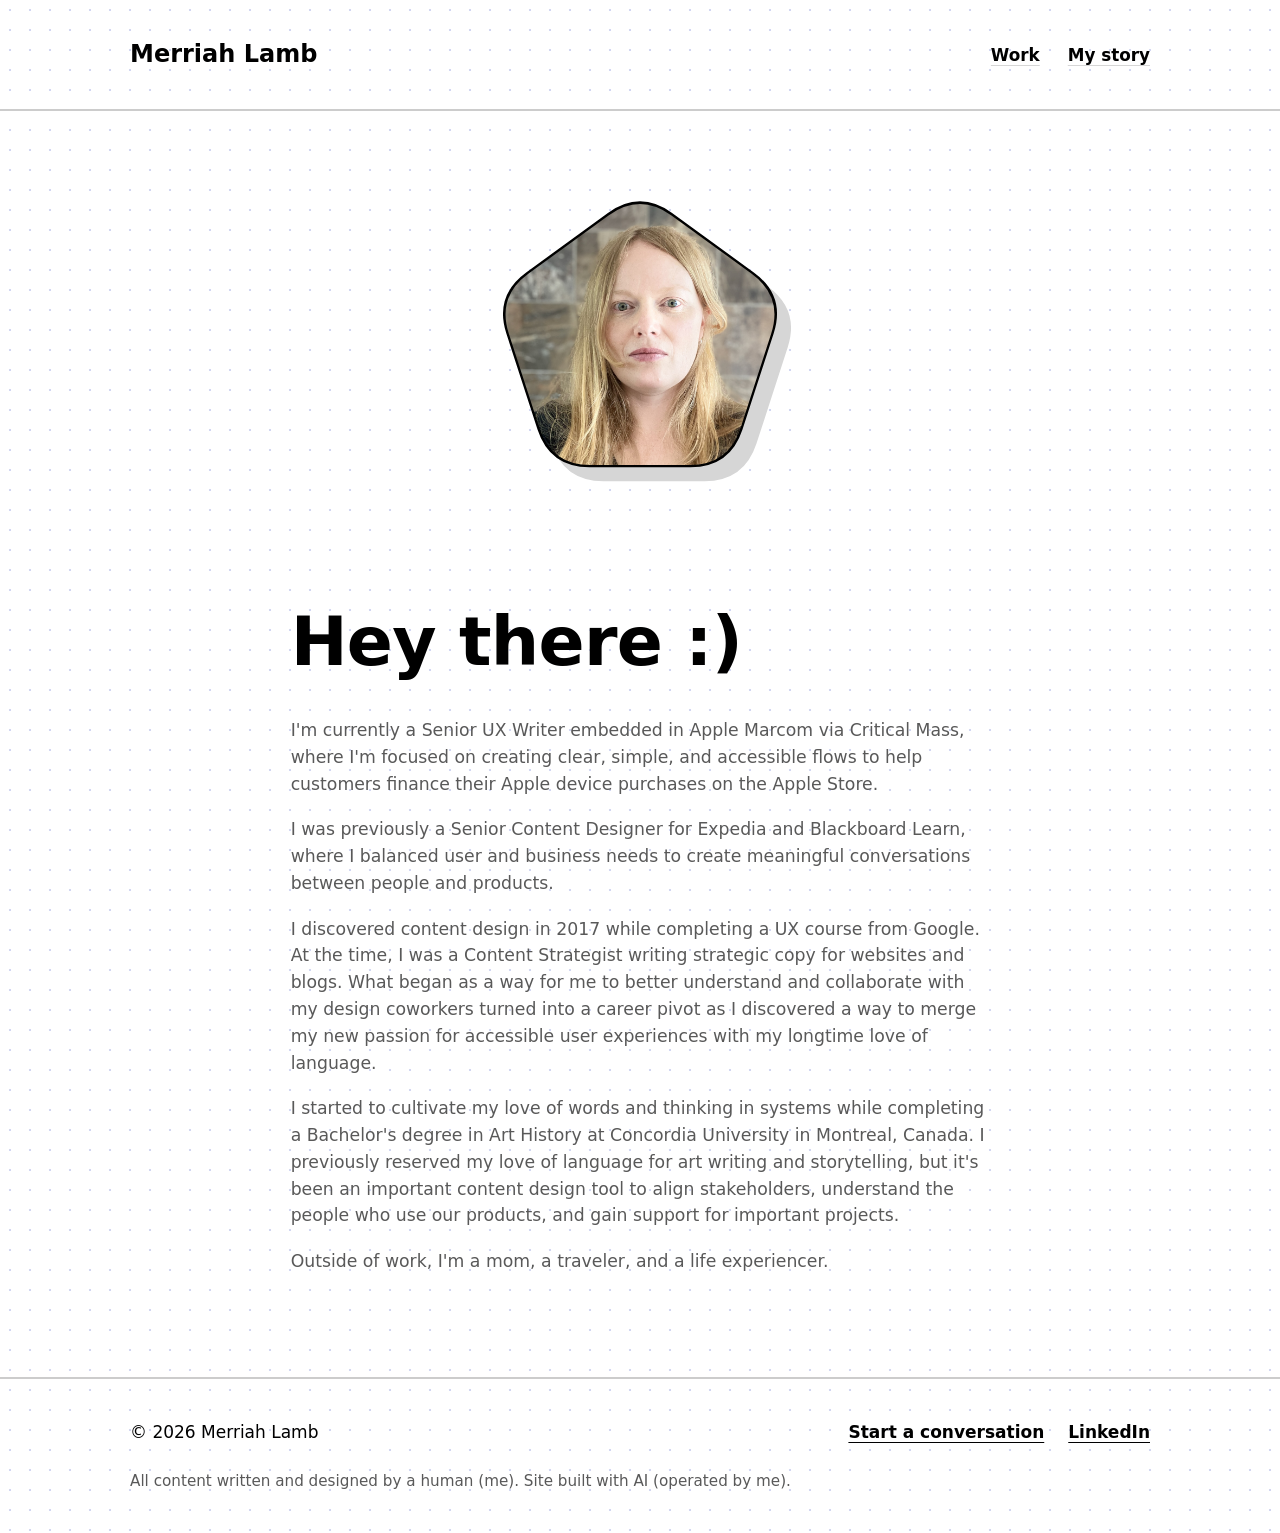
==== backstory.html @ 151cc45e "Build and add portfolio site Adds the full static site: homepage, backstory page, and four case stud" ====
<!doctype html>
<html lang="en">
<head>
  <meta charset="UTF-8" />
  <meta name="viewport" content="width=device-width, initial-scale=1.0" />
  <title>My Backstory — Merriah Lamb</title>
  <link rel="preconnect" href="https://api.fontshare.com" />
  <link href="https://api.fontshare.com/v2/css?f[]=switzer@400,500,600,700,800&display=swap" rel="stylesheet" />
  <link rel="stylesheet" href="css/style.css" />
</head>
<body>

  <svg width="0" height="0" style="position: absolute" aria-hidden="true" focusable="false">
    <defs>
      <clipPath id="avatar-blob" clipPathUnits="objectBoundingBox">
        <path d="M0.6003,0.0930 L0.8557,0.2790 Q0.9560,0.3520 0.9177,0.4699 L0.8203,0.7701 Q0.7820,0.8880 0.6579,0.8880 L0.3421,0.8880 Q0.2180,0.8880 0.1797,0.7701 L0.0823,0.4699 Q0.0440,0.3520 0.1443,0.2790 L0.3997,0.0930 Q0.5000,0.0200 0.6003,0.0930 Z" />
      </clipPath>
    </defs>
  </svg>

  <header class="site-header">
    <div class="container">
      <a class="wordmark" href="index.html">Merriah Lamb</a>
      <div class="header-links">
        <a href="index.html#work">Work</a>
        <a href="backstory.html">My story</a>
      </div>
    </div>
  </header>

  <main>

    <section class="backstory-header">
      <div class="container">
        <div class="about-photo-wrap backstory-photo">
          <div class="about-photo-offset" aria-hidden="true"></div>
          <div class="about-photo-border" aria-hidden="true"></div>
          <div class="about-photo">
            <img src="Images/thumbnails/Merriah_headshot.jpeg" alt="Portrait of Merriah Lamb" />
          </div>
        </div>
      </div>
    </section>

    <section class="case-body">
      <div class="container">
        <h1>Hey there :)</h1>
        <p>I'm currently a Senior UX Writer embedded in Apple Marcom via Critical Mass, where I'm focused on creating clear, simple, and accessible flows to help customers finance their Apple device purchases on the Apple Store.</p>
        <p>I was previously a Senior Content Designer for Expedia and Blackboard Learn, where I balanced user and business needs to create meaningful conversations between people and products.</p>
        <p>I discovered content design in 2017 while completing a UX course from Google. At the time, I was a Content Strategist writing strategic copy for websites and blogs. What began as a way for me to better understand and collaborate with my design coworkers turned into a career pivot as I discovered a way to merge my new passion for accessible user experiences with my longtime love of language.</p>
        <p>I started to cultivate my love of words and thinking in systems while completing a Bachelor's degree in Art History at Concordia University in Montreal, Canada. I previously reserved my love of language for art writing and storytelling, but it's been an important content design tool to align stakeholders, understand the people who use our products, and gain support for important projects.</p>
        <p>Outside of work, I'm a mom, a traveler, and a life experiencer.</p>
      </div>
    </section>

  </main>

  <footer class="site-footer">
    <div class="container">
      <span>© 2026 Merriah Lamb</span>
      <div class="footer-meta">
        <a href="mailto:merriahlamb@gmail.com">Start a conversation</a>
        <a href="https://www.linkedin.com/in/merriah/" target="_blank" rel="noopener">LinkedIn</a>
      </div>
      <p class="footer-tagline">All content written and designed by a human (me). Site built with AI (operated by me).</p>
    </div>
  </footer>

</body>
</html>
---- css/style.css ----
/* ---------------------------------------------------
   Merriah Lamb — Portfolio
   Design system: flat warm color blocks, ink borders,
   no shadows, no gradients, one rounded sans throughout.
--------------------------------------------------- */

:root {
  --bg: #ffffff;
  --ink: #000000;
  --ink-soft: #595959;      /* secondary/body text grey */
  --accent-a: #f5f5f5;      /* subtle off-white surface — hero card, pull-quote */
  --accent-a-offset: #d6d6d6; /* mid-light grey — decorative offset shapes & underlines */
  --accent-b: #ececec;      /* mid-grey panel fill — footer, image frames */
  --divider: #cccccc;       /* mid-grey hairline dividers (list rules, section separators) */
  --primary: #000000;       /* black — buttons, accent labels */
  --primary-hover: #333333; /* dark grey — hover/active state for buttons & links */
  --primary-ink: var(--bg);
  --border: var(--ink);
  --pill-blue: #a9c0e8;     /* capability pill outline colors — the one place colour stays */
  --pill-green: #4e9a6e;
  --pill-gold: #c9a66b;
  --pill-navy: #0f2a5c;
  --pill-rose: #d98ca0;
  --dot-color: rgba(140, 152, 224, 0.4); /* light periwinkle — quiet background texture */
  --max-width: 1100px;
  --gap-section: clamp(4rem, 8vw, 8.5rem);
}

* {
  box-sizing: border-box;
}

html {
  scroll-behavior: smooth;
}

body {
  margin: 0;
  background-color: var(--bg);
  background-image: radial-gradient(var(--dot-color) 1px, transparent 1px);
  background-size: 20px 20px;
  color: var(--ink);
  font-family: "Switzer", "Segoe UI", system-ui, sans-serif;
  font-size: 17px;
  line-height: 1.55;
  -webkit-font-smoothing: antialiased;
}

img,
video {
  max-width: 100%;
  display: block;
}

a {
  color: inherit;
}

.container {
  max-width: var(--max-width);
  margin-inline: auto;
  padding-inline: clamp(1.5rem, 4vw, 2.5rem);
}

/* Explicit heading hierarchy — one shared size/weight per level, sitewide */

h1, h2, h3 {
  font-family: "Switzer", "Segoe UI", system-ui, sans-serif;
  font-weight: 600;
  margin: 0;
}

h1 {
  font-size: clamp(2.5rem, 5.5vw, 4.25rem);
  line-height: 1.05;
  letter-spacing: -0.01em;
}

h2 {
  font-size: clamp(1.75rem, 3.2vw, 2.4rem);
  line-height: 1.15;
}

h3 {
  font-size: clamp(1.35rem, 2.2vw, 1.75rem);
  line-height: 1.2;
}

/* Visually matches h2 while keeping the h3 tag's semantic sub-heading level */
h3.heading-lg {
  font-size: clamp(1.75rem, 3.2vw, 2.4rem);
  line-height: 1.15;
}

p {
  margin: 0 0 1.1em;
}

p:last-child {
  margin-bottom: 0;
}

.eyebrow {
  display: inline-block;
  font-weight: 700;
  font-size: 0.85rem;
  letter-spacing: 0.04em;
  text-transform: uppercase;
  color: var(--primary);
  margin-bottom: 0.75rem;
}

/* ---------- Header ---------- */

.site-header {
  padding-block: 2.25rem;
  border-bottom: 2px solid var(--divider);
}

.site-header .container {
  display: flex;
  align-items: center;
  justify-content: space-between;
  gap: 1rem;
  flex-wrap: wrap;
}

.wordmark {
  font-weight: 800;
  font-size: 1.5rem;
  text-decoration: none;
}

.header-links {
  display: flex;
  gap: 1.75rem;
  font-weight: 600;
  font-size: 1.05rem;
}

.header-links a {
  text-decoration: underline;
  text-decoration-color: var(--accent-a-offset);
  text-underline-offset: 4px;
}

.header-links a:hover {
  color: var(--primary-hover);
}

.back-link {
  font-weight: 800;
  font-size: 1.5rem;
  text-decoration: none;
}

.back-link:hover {
  color: var(--primary-hover);
}

/* ---------- Hero ---------- */

.hero {
  padding-block: clamp(2.5rem, 6vw, 5rem) var(--gap-section);
}

.hero .container {
  display: grid;
  grid-template-columns: 1.6fr 0.9fr;
  align-items: start;
  gap: clamp(2rem, 5vw, 4rem);
}

.hero-card-wrap {
  position: relative;
}

.hero-card-offset {
  position: absolute;
  inset: 12px -12px -12px 12px;
  background: var(--accent-a-offset);
  border-radius: 22px;
}

.hero-card {
  position: relative;
  background: var(--accent-a);
  border: 3px solid var(--ink);
  border-radius: 20px;
  padding: clamp(1.5rem, 4vw, 2.5rem) clamp(1.75rem, 4vw, 3rem);
}

.hero-card h1 {
  font-size: clamp(2.1rem, 4.6vw, 3.6rem);
  max-width: 24ch;
}

.hero-buttons {
  display: flex;
  gap: 1rem;
  margin-top: 2.25rem;
  flex-wrap: wrap;
}

.btn {
  display: inline-block;
  padding: 0.85rem 1.6rem;
  border-radius: 10px;
  border: 2px solid var(--ink);
  font-weight: 700;
  font-size: 0.98rem;
  text-decoration: none;
  transition: transform 0.15s ease, background-color 0.15s ease, border-color 0.15s ease, color 0.15s ease;
}

.btn:hover {
  transform: translateY(-2px);
}

.btn-primary {
  background: var(--primary);
  border-color: var(--primary);
  color: var(--primary-ink);
}

.btn-primary:hover,
.btn-primary:active {
  background: var(--primary-hover);
  border-color: var(--primary-hover);
}

.btn-secondary {
  background: transparent;
  color: var(--ink);
}

.btn-secondary:hover,
.btn-secondary:active {
  color: var(--primary-hover);
  border-color: var(--primary-hover);
}

.hero-photo-wrap {
  position: relative;
  justify-self: end;
  width: min(100%, 320px);
}

.hero-photo-block {
  position: absolute;
  inset: 14px -14px -14px 14px;
  background: var(--accent-a-offset);
  border-radius: 50%;
}

.hero-photo {
  position: relative;
  width: 100%;
  aspect-ratio: 1 / 1;
  border-radius: 50%;
  overflow: hidden;
  border: 3px solid var(--ink);
  transform: rotate(-3deg);
  background: var(--accent-a);
}

.hero-photo img {
  width: 100%;
  height: 100%;
  object-fit: cover;
}

/* ---------- Capabilities ---------- */

.capabilities {
  padding-block-end: var(--gap-section);
}

.capabilities h2 {
  margin-bottom: 2rem;
}

.pill-row {
  display: flex;
  flex-wrap: wrap;
  gap: 1rem;
}

.pill {
  display: inline-flex;
  align-items: center;
  padding: 0.65rem 1.5rem;
  border-radius: 999px;
  border: 2px solid var(--ink);
  background: transparent;
  color: var(--ink);
  font-weight: 700;
  font-size: 1rem;
}

.pill-blue {
  border-color: var(--pill-blue);
}

.pill-green {
  border-color: var(--pill-green);
}

.pill-gold {
  border-color: var(--pill-gold);
}

.pill-navy {
  border-color: var(--pill-navy);
  border-width: 3px;
}

.pill-rose {
  border-color: var(--pill-rose);
}

/* ---------- Featured Work ---------- */

.work {
  padding-block-end: var(--gap-section);
}

.work h2 {
  margin-bottom: 2.5rem;
}

.work-list {
  border-top: 2px solid var(--divider);
}

.work-row {
  display: grid;
  grid-template-columns: 1fr 1.3fr;
  gap: clamp(1.5rem, 4vw, 3rem);
  align-items: center;
  padding-block: clamp(2rem, 4vw, 3rem);
  border-bottom: 2px solid var(--divider);
  text-decoration: none;
  color: inherit;
}

.work-row:nth-child(even) .work-thumb {
  order: 2;
}

.work-thumb {
  border: 2px solid var(--ink);
  border-radius: 14px;
  overflow: hidden;
  background: var(--accent-b);
}

.work-thumb img {
  width: 100%;
  aspect-ratio: 16 / 10;
  object-fit: cover;
}

/* For portrait screenshots that shouldn't be cropped — shows the full UI,
   letterboxed within the same frame size as the other thumbnails */
.work-thumb-contain img {
  object-fit: contain;
}

.work-client {
  font-weight: 700;
  font-size: 0.85rem;
  letter-spacing: 0.04em;
  text-transform: uppercase;
  color: var(--primary);
  margin-bottom: 0.6rem;
}

.work-title {
  margin-bottom: 0.6rem;
}

.work-subtitle {
  color: var(--ink-soft);
  font-size: 1.05rem;
  margin-bottom: 0;
}

a.work-row:hover .work-title {
  color: var(--primary-hover);
}

.work-row.is-upcoming {
  cursor: default;
}

.work-row.is-upcoming .work-thumb {
  opacity: 0.55;
}

.work-status {
  display: inline-block;
  margin-top: 1.25rem;
  font-weight: 700;
  font-size: 0.9rem;
  color: var(--ink-soft);
}

/* ---------- About ---------- */

.about {
  padding-block-end: var(--gap-section);
}

.about .container {
  display: grid;
  grid-template-columns: 0.9fr 1.3fr;
  grid-template-areas:
    "heading ."
    "photo   copy";
  column-gap: clamp(2rem, 5vw, 4rem);
  row-gap: 1.5rem;
}

.about h2 {
  grid-area: heading;
}

.about-copy {
  grid-area: copy;
}

.about p {
  font-size: 1.1rem;
  color: var(--ink-soft);
}

.about-photo-wrap {
  grid-area: photo;
  position: relative;
  width: min(100%, 320px);
  aspect-ratio: 1 / 1;
}

.about-photo-offset {
  position: absolute;
  inset: 14px -14px -14px 14px;
  background: var(--accent-a-offset);
  clip-path: url(#avatar-blob);
}

.about-photo-border {
  position: absolute;
  inset: 0;
  background: var(--ink);
  clip-path: url(#avatar-blob);
}

.about-photo {
  position: absolute;
  inset: 3px;
  clip-path: url(#avatar-blob);
}

.about-photo img {
  width: 100%;
  height: 100%;
  object-fit: cover;
}

/* ---------- Brands ---------- */

.brands {
  padding-block-end: var(--gap-section);
}

.brands h2 {
  margin-bottom: 2.25rem;
}

.brand-row {
  display: flex;
  flex-wrap: wrap;
  align-items: center;
  gap: clamp(2rem, 5vw, 3.5rem);
}

.brand-row img {
  height: 34px;
  width: auto;
  opacity: 0.8;
}

/* ---------- Footer ---------- */

.site-footer {
  border-top: 2px solid var(--divider);
  padding-block: 2.5rem;
}

.site-footer .container {
  display: flex;
  flex-wrap: wrap;
  justify-content: space-between;
  align-items: baseline;
  gap: 1rem 2rem;
}

.footer-meta {
  display: flex;
  flex-wrap: wrap;
  gap: 0.5rem 1.5rem;
  font-weight: 600;
}

.footer-meta a {
  text-decoration: underline;
  text-underline-offset: 4px;
}

.footer-tagline {
  width: 100%;
  color: var(--ink-soft);
  font-size: 0.95rem;
  margin-top: 0.5rem;
}

/* ---------- Backstory page ---------- */

.backstory-header {
  padding-block: clamp(2.5rem, 6vw, 4.5rem) var(--gap-section);
}

.backstory-header .container {
  display: flex;
  justify-content: center;
}

.backstory-photo {
  margin-inline: auto;
}

/* ---------- Case study page ---------- */

.case-hero {
  padding-block: clamp(3rem, 7vw, 6rem) var(--gap-section);
}

.case-hero-back {
  display: inline-block;
  margin-bottom: 2.5rem;
  font-weight: 600;
  font-size: 0.9rem;
  color: var(--ink-soft);
  text-decoration: none;
}

.case-hero-back:hover {
  color: var(--primary-hover);
}

.case-hero-grid {
  display: grid;
  grid-template-columns: 1fr;
}

.case-eyebrow {
  display: flex;
  flex-wrap: wrap;
  gap: 0.5rem 1.5rem;
  font-weight: 600;
  font-size: 1rem;
  color: var(--ink-soft);
}

.case-title {
  max-width: 20ch;
  margin-top: 0.4rem;
}

.case-subtitle {
  font-size: 1.2rem;
  color: var(--ink-soft);
  max-width: 60ch;
  margin-top: 0.6rem;
}

.case-hero .pill-row {
  margin-top: 1.75rem;
}

.case-hero .pill {
  padding: 0.45rem 1.1rem;
  font-size: 0.85rem;
}

/* ---------- Password gate ---------- */

.password-gate {
  padding-block: clamp(4rem, 12vw, 9rem);
}

.password-gate-box {
  max-width: 420px;
  margin-inline: auto;
  text-align: center;
}

.password-gate-box h1 {
  font-size: clamp(1.75rem, 4vw, 2.25rem);
}

.password-gate-box p {
  color: var(--ink-soft);
  margin-top: 0.75rem;
}

.password-gate-form {
  display: flex;
  flex-wrap: wrap;
  justify-content: center;
  gap: 0.75rem;
  margin-top: 1.75rem;
}

.password-gate-form input {
  flex: 1 1 220px;
  padding: 0.85rem 1.1rem;
  border: 2px solid var(--ink);
  border-radius: 10px;
  font-family: inherit;
  font-size: 1rem;
  background: var(--bg);
  color: var(--ink);
}

.password-gate-form input:focus {
  outline: 2px solid var(--primary);
  outline-offset: 2px;
}

.password-gate-error {
  margin-top: 1rem;
  color: var(--pill-rose);
  font-weight: 600;
}

.snapshot {
  padding-block-end: var(--gap-section);
}

.snapshot .container {
  display: grid;
  grid-template-columns: 0.9fr 1.1fr;
  gap: clamp(2rem, 5vw, 3.5rem);
  align-items: start;
}

/* Reusable field-list (label/value pairs with hairline dividers) —
   used inside .snapshot's two-column grid, and standalone in .case-body */

.field-list {
  border-top: 2px solid var(--divider);
  margin: 0;
}

.field-list > div {
  padding-block: 1.25rem;
  border-bottom: 2px solid var(--divider);
}

.field-list dt {
  font-weight: 700;
  font-size: 0.85rem;
  letter-spacing: 0.04em;
  text-transform: uppercase;
  color: var(--primary);
  margin-bottom: 0.4rem;
}

.field-list dd {
  margin: 0;
  color: var(--ink-soft);
}

.field-list dd ul {
  margin: 0;
  padding-left: 1.1rem;
}

.field-list dd li + li {
  margin-top: 0.4rem;
}

.snapshot-image {
  border: 2px solid var(--ink);
  border-radius: 14px;
  overflow: hidden;
  background: var(--accent-b);
}

.case-body {
  padding-block-end: var(--gap-section);
}

.case-body .container {
  max-width: 72ch;
}

.case-body h1 {
  margin-bottom: 2.5rem;
}

.case-body h2 {
  margin-top: var(--gap-section);
  margin-bottom: 1.25rem;
}

.case-body h2:first-of-type {
  margin-top: 0;
}

.case-body h3 {
  margin-top: 2.5rem;
  margin-bottom: 1rem;
}

.case-body p {
  font-size: 1.08rem;
  color: var(--ink-soft);
}

.case-body ul {
  margin: 0 0 1.1em;
  padding-left: 1.25rem;
  font-size: 1.08rem;
  color: var(--ink-soft);
}

.case-body li + li {
  margin-top: 0.5rem;
}

.case-label {
  display: block;
  font-weight: 700;
  color: var(--ink);
  margin-bottom: 0.75rem;
}

.case-image {
  margin-block: 2.25rem;
  border: 2px solid var(--ink);
  border-radius: 14px;
  overflow: hidden;
  background: var(--accent-b);
}

/* For tall/portrait screenshots (single phone screens) — caps height so they
   read at the same visual size as the wide multi-screen shots elsewhere */
.case-image-portrait {
  display: flex;
  justify-content: center;
  height: 420px;
}

.case-image-portrait img,
.case-image-portrait video {
  width: auto;
  height: 100%;
  max-width: 100%;
  object-fit: contain;
}

.case-image-sm {
  width: 80%;
  margin-inline: auto;
}

.pull-quote {
  border: 2px solid var(--ink);
  background: var(--accent-a);
  border-radius: 14px;
  padding: clamp(1.5rem, 3vw, 2.25rem);
  margin-block: 2.25rem;
  font-size: 1.2rem;
  font-weight: 700;
  line-height: 1.4;
}

.pull-quote::before {
  content: "\201C";
}

.pull-quote::after {
  content: "\201D";
}

/* ---------- Case study prev/next pagination ---------- */

.case-pagination {
  padding-block: 2.5rem;
}

.case-pagination .container {
  display: flex;
  justify-content: space-between;
  align-items: flex-start;
  gap: 1.5rem 2rem;
  flex-wrap: wrap;
}

.case-pagination-link {
  display: flex;
  flex-direction: column;
  gap: 0.6rem;
  max-width: 28ch;
  text-decoration: none;
  color: inherit;
}

.case-pagination-next {
  margin-left: auto;
  align-items: flex-end;
  text-align: right;
}

.case-pagination-arrow {
  font-size: 1.3rem;
  line-height: 1;
  color: var(--ink-soft);
}

.case-pagination-title {
  font-size: 1.15rem;
  font-weight: 700;
  text-decoration: underline;
  text-decoration-color: var(--accent-a-offset);
  text-underline-offset: 4px;
}

.case-pagination-link:hover .case-pagination-title {
  color: var(--primary-hover);
}

.case-pagination-meta {
  font-size: 0.95rem;
  color: var(--ink-soft);
}

/* ---------- Responsive ---------- */

@media (max-width: 780px) {
  .hero .container {
    grid-template-columns: 1fr;
    grid-template-areas:
      "photo"
      "text";
  }

  .hero-photo-wrap {
    grid-area: photo;
    justify-self: start;
    width: 200px;
    margin-bottom: 0.5rem;
  }

  .hero-text {
    grid-area: text;
  }

  .work-row {
    grid-template-columns: 1fr;
  }

  .work-row:nth-child(even) .work-thumb {
    order: initial;
  }

  .about .container {
    grid-template-columns: 1fr;
    grid-template-areas:
      "heading"
      "photo"
      "copy";
  }

  .about-photo-wrap {
    justify-self: start;
    width: 200px;
  }

  .snapshot .container {
    grid-template-columns: 1fr;
  }

  .snapshot-image {
    order: -1;
  }
}
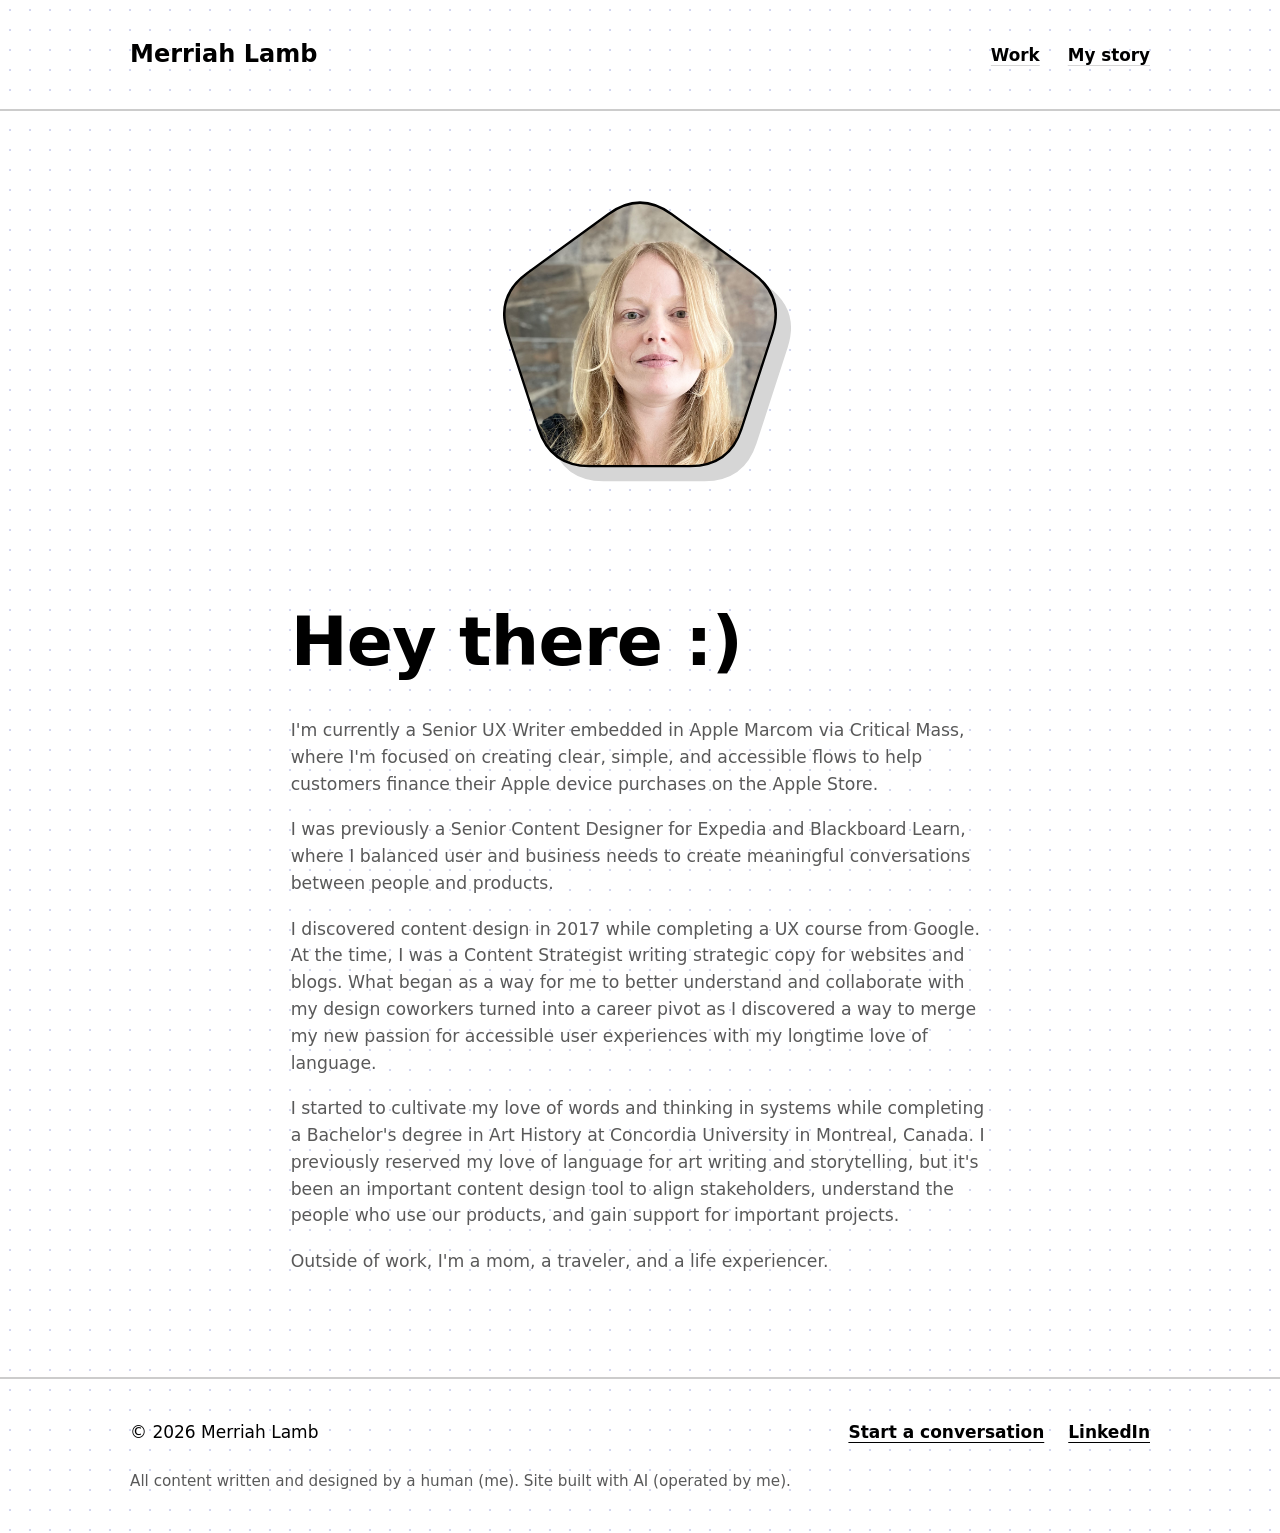
==== commit eafbb8c9: "Update hero and My story photos, center face on backstory image Replaces the homepage hero and My st" ====
--- a/backstory.html
+++ b/backstory.html
@@ -36,7 +36,7 @@
           <div class="about-photo-offset" aria-hidden="true"></div>
           <div class="about-photo-border" aria-hidden="true"></div>
           <div class="about-photo">
-            <img src="Images/thumbnails/Merriah_headshot.jpeg" alt="Portrait of Merriah Lamb" />
+            <img src="Images/thumbnails/Merriah_hero_photo.jpeg" alt="Portrait of Merriah Lamb" />
           </div>
         </div>
       </div>
--- a/css/style.css
+++ b/css/style.css
@@ -540,6 +540,10 @@
   margin-inline: auto;
 }
 
+.backstory-photo .about-photo img {
+  object-position: center 30%;
+}
+
 /* ---------- Case study page ---------- */
 
 .case-hero {
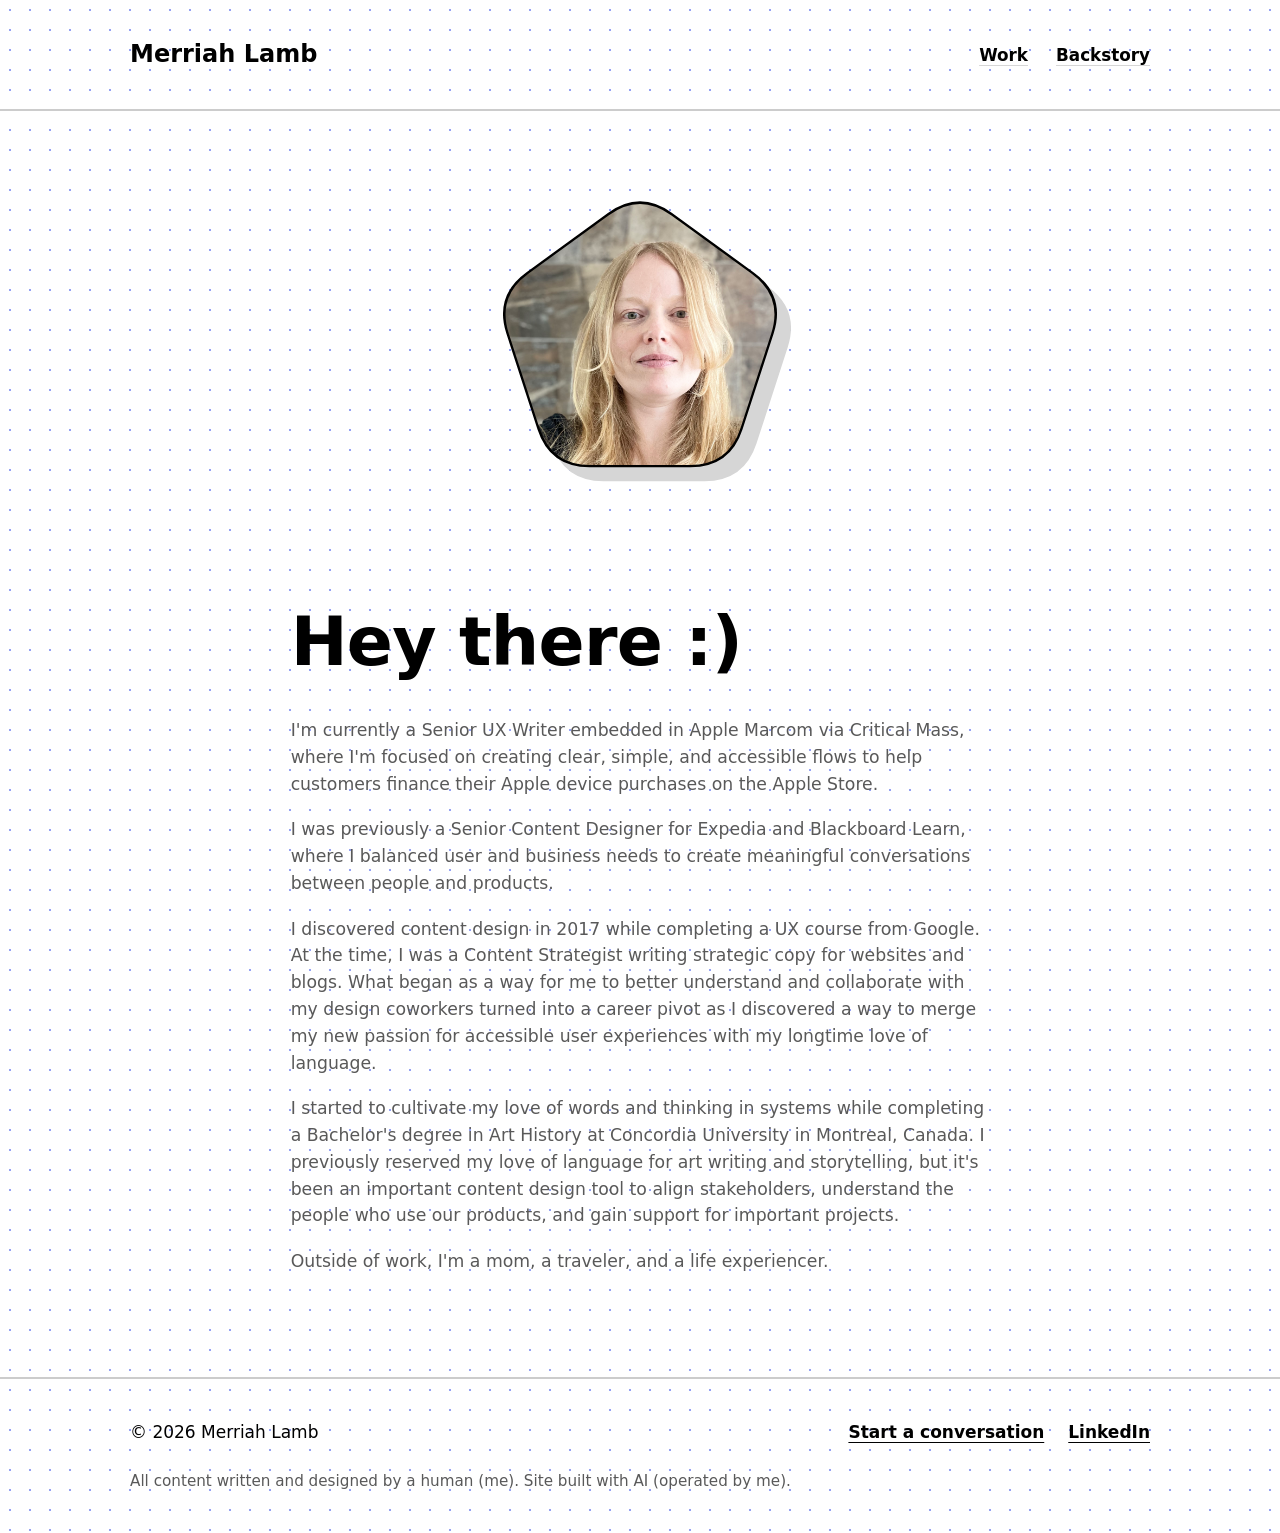
==== commit 40c8a9ba: "Add periwinkle favicon, stronger dots, rename nav to Backstory Adds a periwinkle circle favicon (SVG" ====
--- a/backstory.html
+++ b/backstory.html
@@ -7,6 +7,9 @@
   <link rel="preconnect" href="https://api.fontshare.com" />
   <link href="https://api.fontshare.com/v2/css?f[]=switzer@400,500,600,700,800&display=swap" rel="stylesheet" />
   <link rel="stylesheet" href="css/style.css" />
+  <link rel="icon" type="image/svg+xml" href="favicon.svg" />
+  <link rel="icon" type="image/png" sizes="64x64" href="favicon.png" />
+  <script data-goatcounter="https://merriah.goatcounter.com/count" async src="//gc.zgo.at/count.js"></script>
 </head>
 <body>
 
@@ -23,7 +26,7 @@
       <a class="wordmark" href="index.html">Merriah Lamb</a>
       <div class="header-links">
         <a href="index.html#work">Work</a>
-        <a href="backstory.html">My story</a>
+        <a href="backstory.html">Backstory</a>
       </div>
     </div>
   </header>
--- a/css/style.css
+++ b/css/style.css
@@ -21,7 +21,7 @@
   --pill-gold: #c9a66b;
   --pill-navy: #0f2a5c;
   --pill-rose: #d98ca0;
-  --dot-color: rgba(140, 152, 224, 0.4); /* light periwinkle — quiet background texture */
+  --dot-color: rgba(102, 120, 240, 0.7); /* saturated periwinkle — background texture */
   --max-width: 1100px;
   --gap-section: clamp(4rem, 8vw, 8.5rem);
 }
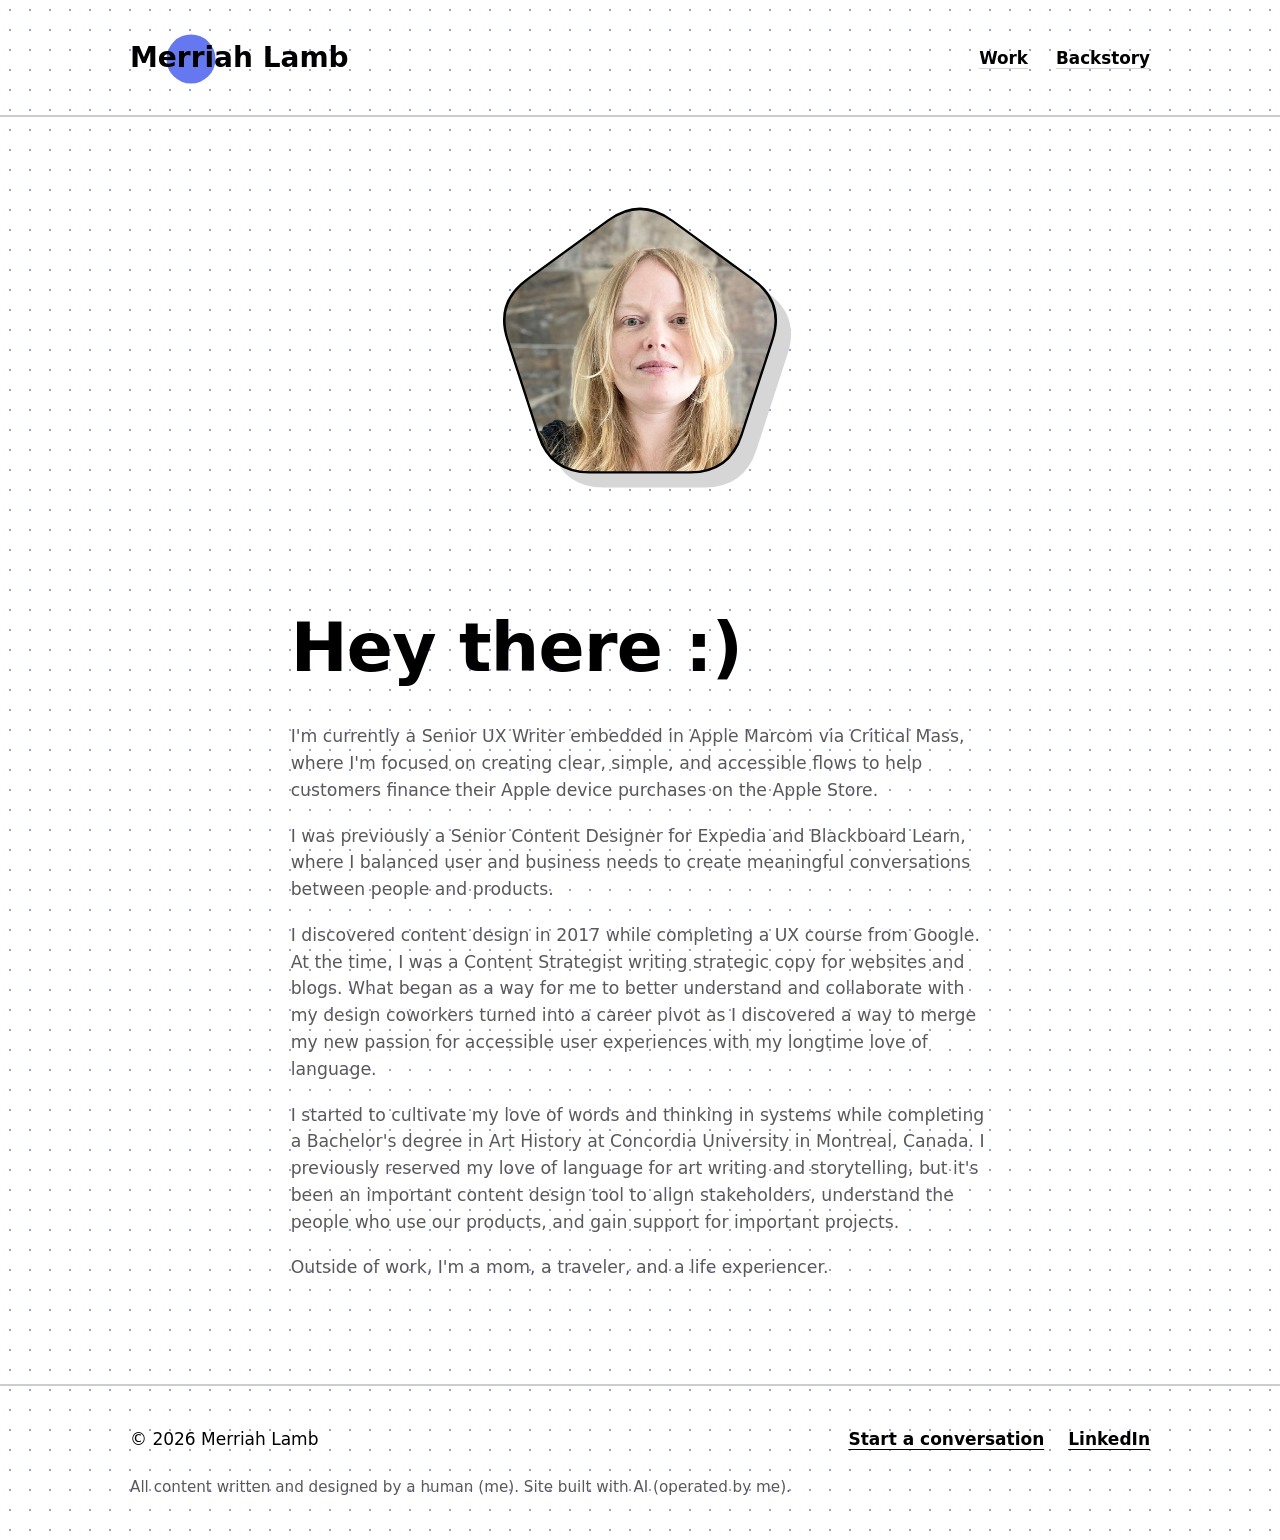
==== commit 3aa7f5c3: "Add name dot, larger wordmark, and periwinkle dot cursor Puts a periwinkle circle behind the first n" ====
--- a/backstory.html
+++ b/backstory.html
@@ -23,7 +23,7 @@
 
   <header class="site-header">
     <div class="container">
-      <a class="wordmark" href="index.html">Merriah Lamb</a>
+      <a class="wordmark" href="index.html"><span class="wordmark-first">Merriah</span> Lamb</a>
       <div class="header-links">
         <a href="index.html#work">Work</a>
         <a href="backstory.html">Backstory</a>
--- a/css/style.css
+++ b/css/style.css
@@ -21,7 +21,9 @@
   --pill-gold: #c9a66b;
   --pill-navy: #0f2a5c;
   --pill-rose: #d98ca0;
+  --periwinkle: #6678f0;    /* solid periwinkle — favicon, name dot */
   --dot-color: rgba(102, 120, 240, 0.7); /* saturated periwinkle — background texture */
+  --cursor-dot: url("data:image/svg+xml,%3Csvg xmlns='http://www.w3.org/2000/svg' width='24' height='24' viewBox='0 0 24 24'%3E%3Ccircle cx='12' cy='12' r='10' fill='%236678f0' stroke='white' stroke-width='2'/%3E%3C/svg%3E") 12 12, auto; /* periwinkle dot cursor */
   --max-width: 1100px;
   --gap-section: clamp(4rem, 8vw, 8.5rem);
 }
@@ -32,6 +34,14 @@
 
 html {
   scroll-behavior: smooth;
+  cursor: var(--cursor-dot);
+}
+
+a,
+button,
+summary,
+[role="button"] {
+  cursor: var(--cursor-dot);
 }
 
 body {
@@ -127,8 +137,26 @@
 
 .wordmark {
   font-weight: 800;
-  font-size: 1.5rem;
+  font-size: 1.75rem;
   text-decoration: none;
+}
+
+.wordmark-first {
+  position: relative;
+  isolation: isolate;
+}
+
+.wordmark-first::before {
+  content: "";
+  position: absolute;
+  z-index: -1;
+  left: 50%;
+  top: 56%;
+  width: 1.75em;
+  height: 1.75em;
+  transform: translate(-50%, -50%);
+  border-radius: 50%;
+  background: var(--periwinkle);
 }
 
 .header-links {
@@ -150,7 +178,7 @@
 
 .back-link {
   font-weight: 800;
-  font-size: 1.5rem;
+  font-size: 1.75rem;
   text-decoration: none;
 }
 
@@ -391,7 +419,7 @@
 }
 
 .work-row.is-upcoming {
-  cursor: default;
+  cursor: var(--cursor-dot);
 }
 
 .work-row.is-upcoming .work-thumb {
@@ -854,6 +882,17 @@
 
 /* ---------- Responsive ---------- */
 
+@media (max-width: 480px) {
+  .wordmark,
+  .back-link {
+    font-size: 1.5rem;
+  }
+
+  .header-links {
+    gap: 1.25rem;
+  }
+}
+
 @media (max-width: 780px) {
   .hero .container {
     grid-template-columns: 1fr;
